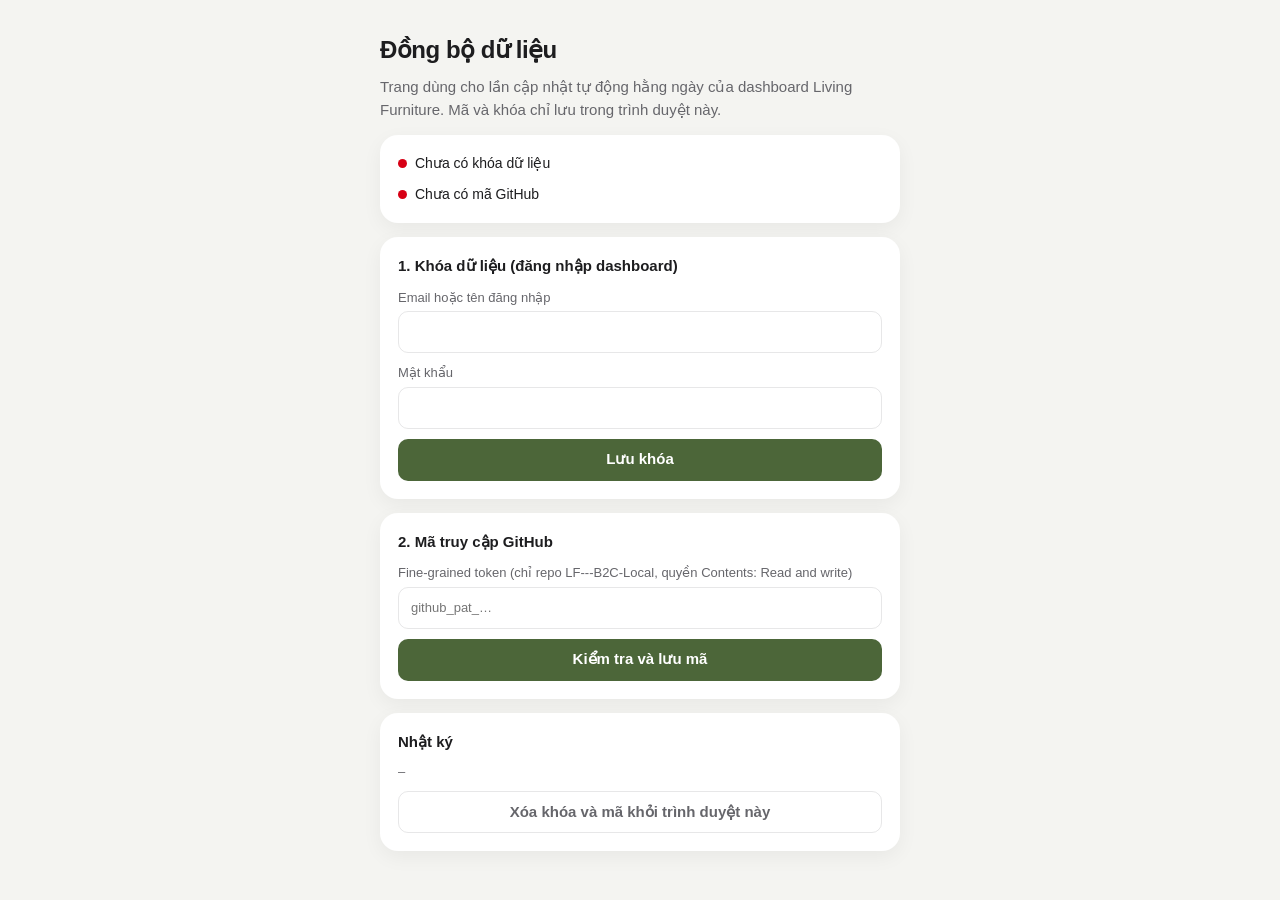
==== sync.html @ 02a5d02d "sync.html + data-tool: multi-shop (nikon) keys and files Co-Authored-By: Claude Opus 5.5 <noreply@an" ====
<!doctype html>
<html lang="vi">
<head>
<meta charset="utf-8">
<meta name="viewport" content="width=device-width,initial-scale=1">
<meta name="robots" content="noindex,nofollow">
<title>LF Sync</title>
<link rel="icon" href="assets/favicon.png">
<style>
:root{--bg:#f4f4f1;--card:#fff;--fg:#1d1d1f;--fg2:#66666b;--sep:rgba(60,60,67,.12);--brand:#4c6639;--ok:#248a3d;--bad:#d70015;color-scheme:light}
@media (prefers-color-scheme:dark){:root{--bg:#000;--card:#1c1c1e;--fg:#f5f5f7;--fg2:#a1a1a6;--sep:rgba(84,84,88,.6);--brand:#8db36f;--ok:#30d158;--bad:#ff453a;color-scheme:dark}}
*{box-sizing:border-box}body{margin:0;background:var(--bg);color:var(--fg);font:15px/1.5 -apple-system,BlinkMacSystemFont,"SF Pro Text","Inter","Segoe UI",Roboto,sans-serif;padding:32px max(16px,env(safe-area-inset-right)) 32px max(16px,env(safe-area-inset-left))}
main{max-width:520px;margin:0 auto;display:grid;gap:14px}
h1{font-size:24px;margin:0;letter-spacing:-.02em}.sub{color:var(--fg2);margin:-6px 0 0}
.card{background:var(--card);border-radius:18px;padding:18px;display:grid;gap:10px;box-shadow:0 6px 20px rgba(0,0,0,.05)}
h2{font-size:15px;margin:0}label{display:grid;gap:4px;font-size:13px;color:var(--fg2)}
input{height:42px;border-radius:10px;border:1px solid var(--sep);background:transparent;color:var(--fg);padding:0 12px;font:inherit;width:100%}
button{height:42px;border:0;border-radius:10px;background:var(--brand);color:#fff;font:inherit;font-weight:600;cursor:pointer}
button.ghost{background:transparent;color:var(--fg2);border:1px solid var(--sep)}
.st{display:flex;gap:8px;align-items:center;font-size:14px}.dot{width:9px;height:9px;border-radius:50%;background:var(--bad);flex:none}.dot.on{background:var(--ok)}
.note{font-size:12.5px;color:var(--fg2);margin:0}#log{font:12px/1.5 ui-monospace,Menlo,monospace;white-space:pre-wrap;color:var(--fg2);margin:0;overflow-wrap:anywhere}
</style>
</head>
<body>
<main>
  <h1>Đồng bộ dữ liệu</h1>
  <p class="sub">Trang dùng cho lần cập nhật tự động hằng ngày của dashboard Living Furniture. Mã và khóa chỉ lưu trong trình duyệt này.</p>
  <section class="card">
    <div class="st"><span class="dot" id="dKey"></span><span id="sKey">Chưa có khóa dữ liệu</span></div>
    <div class="st"><span class="dot" id="dTok"></span><span id="sTok">Chưa có mã GitHub</span></div>
  </section>
  <form class="card" id="fKey">
    <h2>1. Khóa dữ liệu (đăng nhập dashboard)</h2>
    <label>Email hoặc tên đăng nhập<input id="email" type="text" autocomplete="username" autocapitalize="none" required></label>
    <label>Mật khẩu<input id="pass" type="password" autocomplete="current-password" required></label>
    <button>Lưu khóa</button>
  </form>
  <form class="card" id="fTok">
    <h2>2. Mã truy cập GitHub</h2>
    <label>Fine-grained token (chỉ repo LF---B2C-Local, quyền Contents: Read and write)<input id="tok" type="password" autocomplete="off" required placeholder="github_pat_…"></label>
    <button>Kiểm tra và lưu mã</button>
  </form>
  <section class="card"><h2>Nhật ký</h2><pre id="log">—</pre><button class="ghost" id="forget" type="button">Xóa khóa và mã khỏi trình duyệt này</button></section>
</main>
<script>
(() => {
'use strict';
const REPO = 'khoimr11/LF---B2C-Local', FILES = { lf: 'data/data.enc.json', nikon: 'data/nikon.enc.json' }, api = shop => 'https://api.github.com/repos/' + REPO + '/contents/' + FILES[shop];
const KN = shop => shop === 'lf' ? 'lf-key' : 'lf-key-' + shop;
const $ = s => document.querySelector(s);
const ls = { get: k => { try { return localStorage.getItem(k) || sessionStorage.getItem(k); } catch (e) { return null; } }, set: (k, v) => { try { localStorage.setItem(k, v); } catch (e) {} }, del: k => { try { localStorage.removeItem(k); sessionStorage.removeItem(k); } catch (e) {} } };
const b64d = s => Uint8Array.from(atob(s), c => c.charCodeAt(0));
const b64e = u => { let s = ''; for (let i = 0; i < u.length; i += 0x8000) s += String.fromCharCode.apply(null, u.subarray(i, i + 0x8000)); return btoa(s); };
const log = m => { const el = $('#log'); el.textContent = (el.textContent === '—' ? '' : el.textContent + '\n') + new Date().toLocaleTimeString('vi-VN') + '  ' + m; };
const tokH = () => ({ Authorization: 'Bearer ' + ls.get('lf-gh'), Accept: 'application/vnd.github+json', 'X-GitHub-Api-Version': '2022-11-28' });
function refresh() {
  const k = !!ls.get('lf-key'), t = !!ls.get('lf-gh');
  $('#dKey').classList.toggle('on', k); $('#sKey').textContent = k ? 'Đã có khóa dữ liệu' : 'Chưa có khóa dữ liệu';
  $('#dTok').classList.toggle('on', t); $('#sTok').textContent = t ? 'Đã có mã GitHub' : 'Chưa có mã GitHub';
}
async function getFile(shop) {
  const r = await fetch(api(shop) + '?ref=main&t=' + Date.now(), { headers: tokH(), cache: 'no-store' });
  if (!r.ok) throw new Error('GitHub đọc file lỗi ' + r.status);
  const j = await r.json(); return { sha: j.sha, file: JSON.parse(new TextDecoder().decode(b64d(j.content.replace(/\n/g, '')))) };
}
const aes = raw => crypto.subtle.importKey('raw', raw, 'AES-GCM', false, ['encrypt', 'decrypt']);
async function decrypt(file, raw) { return JSON.parse(new TextDecoder().decode(await crypto.subtle.decrypt({ name: 'AES-GCM', iv: b64d(file.iv) }, await aes(raw), b64d(file.ct)))); }
async function encrypt(obj, raw, file) {
  const iv = crypto.getRandomValues(new Uint8Array(12));
  const ct = new Uint8Array(await crypto.subtle.encrypt({ name: 'AES-GCM', iv }, await aes(raw), new TextEncoder().encode(JSON.stringify(obj))));
  return { v: 1, kdf: file.kdf, iter: file.iter, salt: file.salt, iv: b64e(iv), ct: b64e(ct), updated: new Date().toISOString() };
}
// same rules as scripts/data-tool.mjs merge
function merge(data, add) {
  const bySn = new Map(data.orders.map(r => [r[0], r])); let added = 0, updated = 0;
  for (const r of add.orders || []) { const old = bySn.get(r[0]); if (!old) { bySn.set(r[0], r); added++; continue; }
    const m = r.slice(); for (let i = 11; i < Math.max(m.length, old.length); i++) if (m[i] === null || m[i] === undefined) m[i] = old[i] ?? null; bySn.set(r[0], m); updated++; }
  data.orders = [...bySn.values()].sort((a, b) => b[1] - a[1]);
  const byDay = new Map((data.ads || []).map(r => [r[0], r])); for (const r of add.ads || []) byDay.set(r[0], r); data.ads = [...byDay.values()].sort((a, b) => a[0] - b[0]);
  if (add.products && add.products.length) data.products = add.products;
  if (add.reviews && add.reviews.length) { const rk = r => r[4] + '|' + r[0], m = new Map((data.reviews || []).map(r => [rk(r), r])); for (const r of add.reviews) m.set(rk(r), r); data.reviews = [...m.values()].sort((a, b) => b[0] - a[0]); }
  if (add.promo) { const P = data.promo || (data.promo = { fs: [], disc: [], vch: [], kpi: [] });
    for (const k of ['fs', 'disc', 'vch']) { const m = new Map((P[k] || []).map(r => [r[0], r])); (add.promo[k] || []).forEach(r => m.set(r[0], r)); P[k] = [...m.values()].sort((a, b) => b[k === 'fs' ? 1 : 3] - a[k === 'fs' ? 1 : 3]); }
    const km = new Map((P.kpi || []).map(r => [r[0] + '|' + r[2], r])); (add.promo.kpi || []).forEach(r => km.set(r[0] + '|' + r[2], r)); P.kpi = [...km.values()].sort((a, b) => a[2] - b[2]); }
  if (add.ledger && add.ledger.length) { const from = Math.min(...add.ledger.map(r => r[0])); data.ledger = (data.ledger || []).filter(r => r[0] < from).concat(add.ledger).sort((a, b) => a[0] - b[0]); }
  data.meta = { ...(data.meta || {}), at: Math.floor(Date.now() / 1000) };
  return { added, updated };
}
let buf = [];
window.LFSYNC = {
  ready(shop = 'lf') { return JSON.stringify({ shop, key: !!ls.get(KN(shop)), token: !!ls.get('lf-gh') }); },
  reset() { buf = []; return 'ok'; },
  add(s) { buf.push(String(s)); return buf.length + ' parts, ' + buf.join('').length + ' chars'; },
  async publish(shop = 'lf') {
    if (!FILES[shop]) throw new Error('Shop không hợp lệ: ' + shop);
    if (!ls.get(KN(shop)) || !ls.get('lf-gh')) throw new Error('Thiếu khóa dữ liệu hoặc mã GitHub: mở trang sync.html để thiết lập');
    let add; try { add = JSON.parse(buf.join('')); } catch (e) { throw new Error('Gói dữ liệu ghép lại không phải JSON hợp lệ: ' + e.message); }
    const raw = b64d(ls.get(KN(shop))), { sha, file } = await getFile(shop), data = await decrypt(file, raw), res = merge(data, add);
    const enc = await encrypt(data, raw, file), d = new Date(Date.now() + 7 * 3600e3);
    const msg = 'data: ' + (shop === 'lf' ? 'Shopee' : shop + ' Shopee') + ' sync ' + d.toISOString().slice(0, 16).replace('T', ' ') + ' GMT+7';
    const r = await fetch(api(shop), { method: 'PUT', headers: { ...tokH(), 'Content-Type': 'application/json' }, body: JSON.stringify({ message: msg, content: b64e(new TextEncoder().encode(JSON.stringify(enc))), sha, branch: 'main' }) });
    if (!r.ok) throw new Error('GitHub ghi file lỗi ' + r.status + ' ' + (await r.text()).slice(0, 160));
    const commit = (await r.json()).commit.sha.slice(0, 7);
    const ok = data.orders.filter(o => !/hủy/i.test(o[3])), y = Math.floor((Date.now() / 1000 + 7 * 3600) / 86400) - 1;
    const yNmv = ok.filter(o => Math.floor((o[1] + 7 * 3600) / 86400) === y).reduce((s, o) => s + o[5], 0);
    buf = []; const out = { commit, ...res, orders: data.orders.length, valid: ok.length, nmvYesterday: yNmv };
    log('Đã đồng bộ ' + JSON.stringify(out)); return JSON.stringify(out);
  }
};
$('#fKey').addEventListener('submit', async e => {
  e.preventDefault();
  const user = $('#email').value.trim().toLowerCase(), pass = $('#pass').value;
  const derive = async (salt, iter) => { const base = await crypto.subtle.importKey('raw', new TextEncoder().encode(user + '\n' + pass), 'PBKDF2', false, ['deriveBits']); return new Uint8Array(await crypto.subtle.deriveBits({ name: 'PBKDF2', hash: 'SHA-256', salt: b64d(salt), iterations: iter || 250000 }, base, 256)); };
  try {
    let shops = null;
    try { const kr = await (await fetch('data/keyring.json?t=' + Date.now(), { cache: 'no-store' })).json(); shops = await Promise.any(kr.users.map(async u => (await decrypt(u, await derive(u.salt, u.iter))).shops)); }
    catch (x) { const f = await (await fetch('data/data.enc.json?t=' + Date.now(), { cache: 'no-store' })).json(); const raw = await derive(f.salt, f.iter); await decrypt(f, raw); shops = { lf: b64e(raw) }; }
    Object.entries(shops).forEach(([k, v]) => ls.set(KN(k), v)); $('#pass').value = ''; log('Đã lưu khóa dữ liệu: ' + Object.keys(shops).join(', '));
  } catch (x) { log('Tài khoản hoặc mật khẩu không đúng'); }
  refresh();
});
$('#fTok').addEventListener('submit', async e => {
  e.preventDefault(); const t = $('#tok').value.trim(); if (!/^(github_pat_|ghp_)/.test(t)) { log('Mã phải bắt đầu bằng github_pat_ — kiểm tra lại đã copy đúng chưa'); return; }
  try {
    const r = await fetch('https://api.github.com/repos/' + REPO, { headers: { Authorization: 'Bearer ' + t, Accept: 'application/vnd.github+json' } });
    const j = await r.json(); if (!r.ok) throw new Error(r.status);
    ls.set('lf-gh', t); $('#tok').value = ''; log('Mã GitHub hợp lệ, đã lưu');
  } catch (x) { log('Mã GitHub không dùng được cho repo ' + REPO + ' (' + x.message + ')'); }
  refresh();
});
$('#forget').addEventListener('click', () => { ls.del('lf-key'); ls.del('lf-key-nikon'); ls.del('lf-gh'); log('Đã xóa khóa và mã'); refresh(); });
refresh();
})();
</script>
</body>
</html>
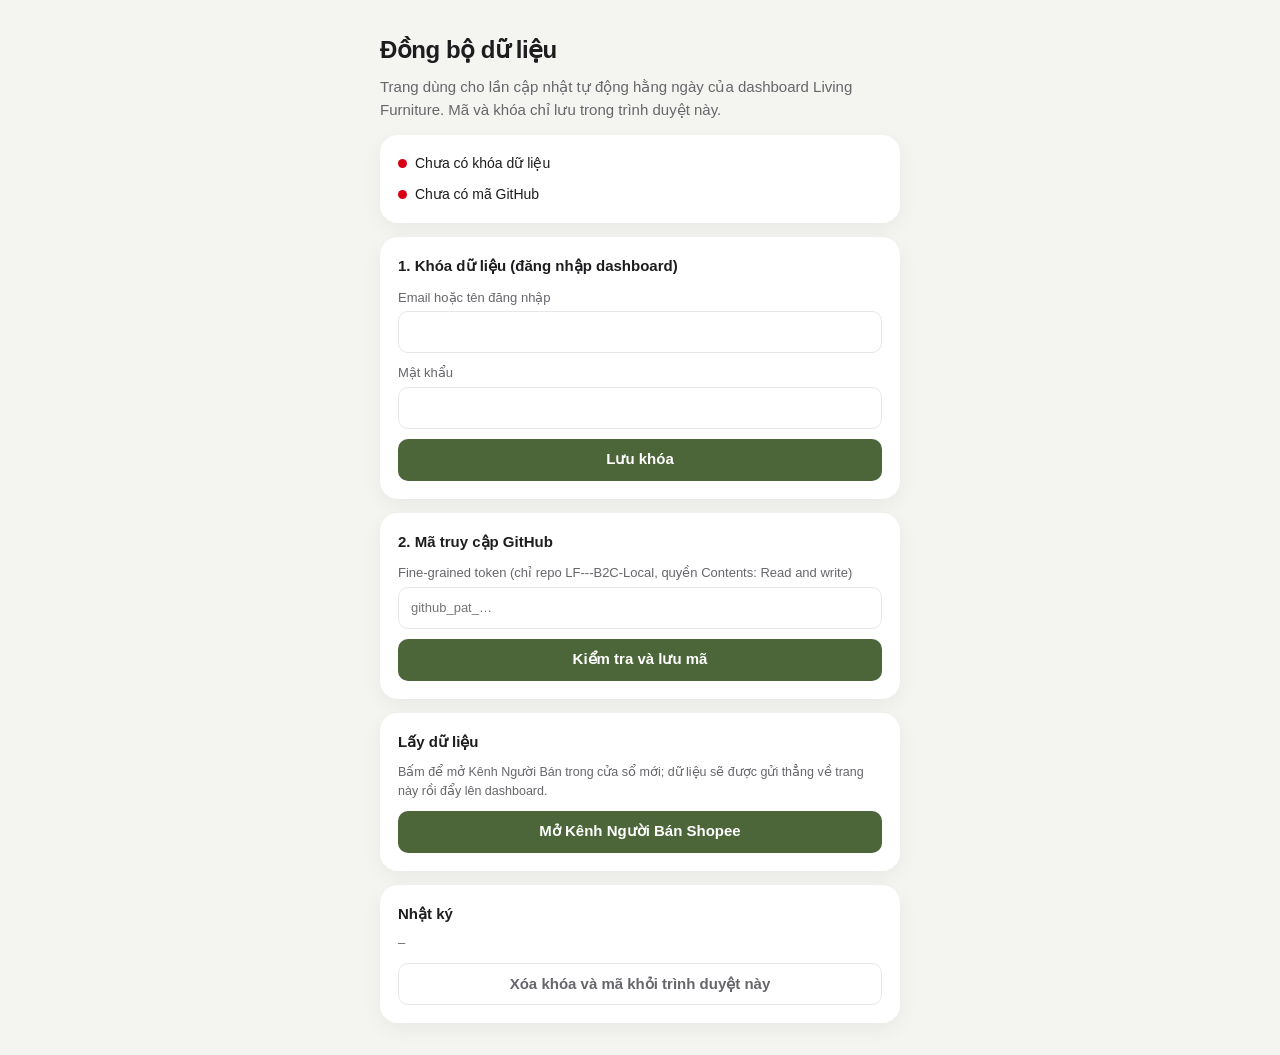
==== commit 43bbd037: "Sync without Claude in the middle: sync.html opens Seller Centre and receives the pack by postMessag" ====
--- a/sync.html
+++ b/sync.html
@@ -40,6 +40,7 @@
     <label>Fine-grained token (chỉ repo LF---B2C-Local, quyền Contents: Read and write)<input id="tok" type="password" autocomplete="off" required placeholder="github_pat_…"></label>
     <button>Kiểm tra và lưu mã</button>
   </form>
+  <section class="card"><h2>Lấy dữ liệu</h2><p class="note">Bấm để mở Kênh Người Bán trong cửa sổ mới; dữ liệu sẽ được gửi thẳng về trang này rồi đẩy lên dashboard.</p><button type="button" id="openShop">Mở Kênh Người Bán Shopee</button></section>
   <section class="card"><h2>Nhật ký</h2><pre id="log">—</pre><button class="ghost" id="forget" type="button">Xóa khóa và mã khỏi trình duyệt này</button></section>
 </main>
 <script>
@@ -82,14 +83,21 @@
   if (add.promo) { const P = data.promo || (data.promo = { fs: [], disc: [], vch: [], kpi: [] });
     for (const k of ['fs', 'disc', 'vch']) { const m = new Map((P[k] || []).map(r => [r[0], r])); (add.promo[k] || []).forEach(r => m.set(r[0], r)); P[k] = [...m.values()].sort((a, b) => b[k === 'fs' ? 1 : 3] - a[k === 'fs' ? 1 : 3]); }
     const km = new Map((P.kpi || []).map(r => [r[0] + '|' + r[2], r])); (add.promo.kpi || []).forEach(r => km.set(r[0] + '|' + r[2], r)); P.kpi = [...km.values()].sort((a, b) => a[2] - b[2]); }
+  if (add.catalog && add.catalog.length) data.catalog = add.catalog;
   if (add.ledger && add.ledger.length) { const from = Math.min(...add.ledger.map(r => r[0])); data.ledger = (data.ledger || []).filter(r => r[0] < from).concat(add.ledger).sort((a, b) => a[0] - b[0]); }
   data.meta = { ...(data.meta || {}), at: Math.floor(Date.now() / 1000) };
   return { added, updated };
 }
-let buf = [];
+let buf = [], shopWin = null, got = null;
+// nhận gói dữ liệu từ tab Shopee do chính trang này mở (postMessage, chỉ chấp nhận đúng cửa sổ và đúng origin)
+addEventListener('message', e => {
+  if (e.source !== shopWin || e.origin !== 'https://banhang.shopee.vn' || !e.data || e.data.type !== 'lfsync-pack') return;
+  buf = [String(e.data.json)]; got = { chars: buf[0].length, at: Date.now() }; log('Đã nhận dữ liệu từ Shopee: ' + got.chars + ' ký tự');
+});
 window.LFSYNC = {
   ready(shop = 'lf') { return JSON.stringify({ shop, key: !!ls.get(KN(shop)), token: !!ls.get('lf-gh') }); },
-  reset() { buf = []; return 'ok'; },
+  reset() { buf = []; got = null; return 'ok'; },
+  received() { return JSON.stringify(got); },
   add(s) { buf.push(String(s)); return buf.length + ' parts, ' + buf.join('').length + ' chars'; },
   async publish(shop = 'lf') {
     if (!FILES[shop]) throw new Error('Shop không hợp lệ: ' + shop);
@@ -128,6 +136,7 @@
   } catch (x) { log('Mã GitHub không dùng được cho repo ' + REPO + ' (' + x.message + ')'); }
   refresh();
 });
+$('#openShop').addEventListener('click', () => { shopWin = window.open('https://banhang.shopee.vn/portal/sale/order', 'lfshop'); log(shopWin ? 'Đã mở Kênh Người Bán' : 'Trình duyệt chặn cửa sổ mới'); });
 $('#forget').addEventListener('click', () => { ls.del('lf-key'); ls.del('lf-key-nikon'); ls.del('lf-gh'); log('Đã xóa khóa và mã'); refresh(); });
 refresh();
 })();
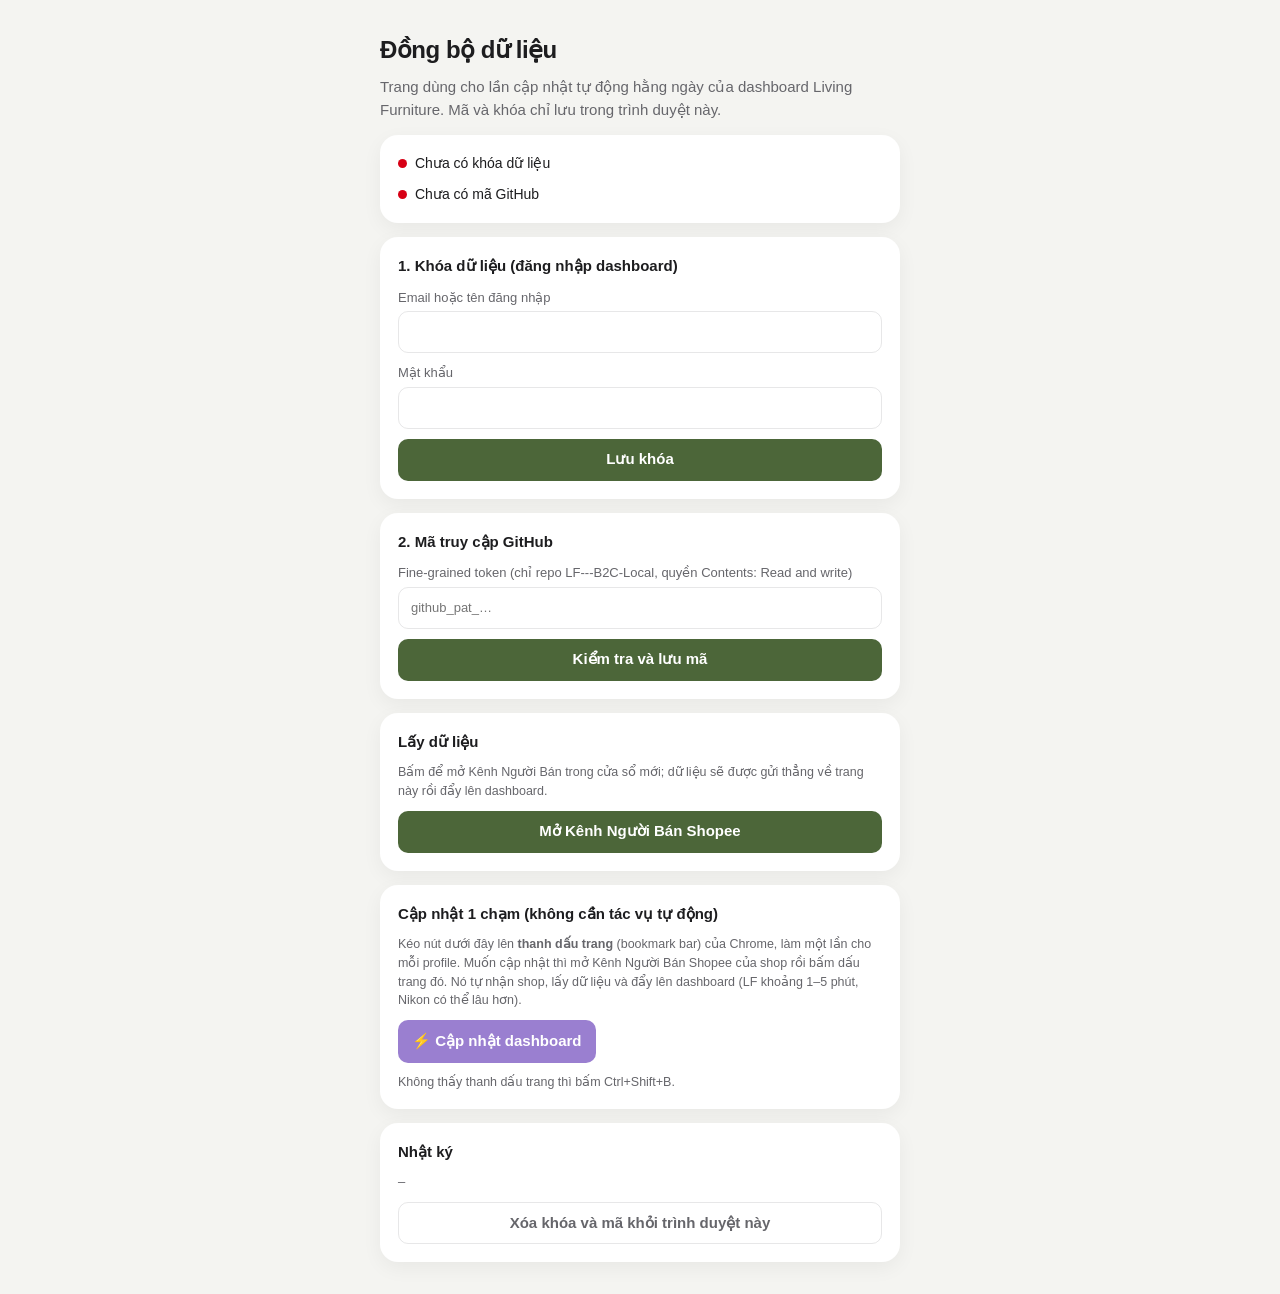
==== commit e8559374: "One-click sync bookmarklet: autorun.js + auto-publish in sync.html Co-Authored-By: Claude Opus 5.5 <" ====
--- a/sync.html
+++ b/sync.html
@@ -41,6 +41,10 @@
     <button>Kiểm tra và lưu mã</button>
   </form>
   <section class="card"><h2>Lấy dữ liệu</h2><p class="note">Bấm để mở Kênh Người Bán trong cửa sổ mới; dữ liệu sẽ được gửi thẳng về trang này rồi đẩy lên dashboard.</p><button type="button" id="openShop">Mở Kênh Người Bán Shopee</button></section>
+  <section class="card"><h2>Cập nhật 1 chạm (không cần tác vụ tự động)</h2>
+    <p class="note">Kéo nút dưới đây lên <b>thanh dấu trang</b> (bookmark bar) của Chrome, làm một lần cho mỗi profile. Muốn cập nhật thì mở Kênh Người Bán Shopee của shop rồi bấm dấu trang đó. Nó tự nhận shop, lấy dữ liệu và đẩy lên dashboard (LF khoảng 1–5 phút, Nikon có thể lâu hơn).</p>
+    <a id="bm" style="display:inline-block;padding:10px 14px;border-radius:10px;background:#9a7fd0;color:#fff;font-weight:600;text-decoration:none;cursor:grab;width:max-content" href="javascript:(()=>{fetch('https://raw.githubusercontent.com/khoimr11/LF---B2C-Local/main/scripts/autorun.js?t='+Date.now()).then(r=>r.text()).then(t=>(0,eval)(t)).catch(e=>alert('Cập nhật dashboard: '+e))})()">⚡ Cập nhật dashboard</a>
+    <p class="note">Không thấy thanh dấu trang thì bấm Ctrl+Shift+B.</p></section>
   <section class="card"><h2>Nhật ký</h2><pre id="log">—</pre><button class="ghost" id="forget" type="button">Xóa khóa và mã khỏi trình duyệt này</button></section>
 </main>
 <script>
@@ -79,6 +83,9 @@
   data.orders = [...bySn.values()].sort((a, b) => b[1] - a[1]);
   const byDay = new Map((data.ads || []).map(r => [r[0], r])); for (const r of add.ads || []) byDay.set(r[0], r); data.ads = [...byDay.values()].sort((a, b) => a[0] - b[0]);
   if (add.products && add.products.length) data.products = add.products;
+  if (add.vlMonths && Object.keys(add.vlMonths).length) data.vlMonths = Object.assign(data.vlMonths || {}, add.vlMonths);
+  for (const key of ['videoDaily', 'liveDaily']) if (add[key] && add[key].length) { const m = new Map((data[key] || []).map(r => [r[0], r])); add[key].forEach(r => m.set(r[0], r)); data[key] = [...m.values()].sort((x, y) => x[0] - y[0]); }
+  if (add.videos && add.videos.length) { data.videos = add.videos; data.videosAt = add.videosAt || Math.floor(Date.now() / 1000); }
   if (add.reviews && add.reviews.length) { const rk = r => r[4] + '|' + r[0], m = new Map((data.reviews || []).map(r => [rk(r), r])); for (const r of add.reviews) m.set(rk(r), r); data.reviews = [...m.values()].sort((a, b) => b[0] - a[0]); }
   if (add.promo) { const P = data.promo || (data.promo = { fs: [], disc: [], vch: [], kpi: [] });
     for (const k of ['fs', 'disc', 'vch']) { const m = new Map((P[k] || []).map(r => [r[0], r])); (add.promo[k] || []).forEach(r => m.set(r[0], r)); P[k] = [...m.values()].sort((a, b) => b[k === 'fs' ? 1 : 3] - a[k === 'fs' ? 1 : 3]); }
@@ -90,9 +97,22 @@
 }
 let buf = [], shopWin = null, got = null;
 // nhận gói dữ liệu từ tab Shopee do chính trang này mở (postMessage, chỉ chấp nhận đúng cửa sổ và đúng origin)
-addEventListener('message', e => {
-  if (e.source !== shopWin || e.origin !== 'https://banhang.shopee.vn' || !e.data || e.data.type !== 'lfsync-pack') return;
+addEventListener('message', async e => {
+  if (e.origin !== 'https://banhang.shopee.vn' || !e.data || !e.source) return;
+  // chỉ nhận từ tab Shopee do trang này mở, hoặc tab Shopee đã mở trang này (bookmark 1 chạm)
+  if (e.source !== shopWin && e.source !== window.opener) return;
+  if (e.data.type === 'lfsync-ping') { e.source.postMessage({ type: 'lfsync-pong' }, e.origin); return; }
+  if (e.data.type !== 'lfsync-pack') return;
   buf = [String(e.data.json)]; got = { chars: buf[0].length, at: Date.now() }; log('Đã nhận dữ liệu từ Shopee: ' + got.chars + ' ký tự');
+  if (!e.data.auto) return;
+  // chế độ 1 chạm: tự nhận shop theo tên trong gói rồi đẩy lên
+  let shop = null, name = '';
+  try { name = JSON.parse(buf[0]).shopName || ''; shop = /living/i.test(name) ? 'lf' : /nikon/i.test(name) ? 'nikon' : null; } catch (x) {}
+  const reply = r => { try { e.source.postMessage({ type: 'lfsync-result', ...r }, e.origin); } catch (x) {} };
+  if (!shop) { log('Không nhận ra shop trong gói dữ liệu ("' + name + '")'); reply({ ok: false, msg: 'Không nhận ra shop "' + name + '"' }); return; }
+  log('Tự động đẩy lên dashboard: ' + shop);
+  try { const out = JSON.parse(await LFSYNC.publish(shop)); reply({ ok: true, shop, out }); }
+  catch (x) { log('Lỗi: ' + x.message); reply({ ok: false, msg: x.message }); }
 });
 window.LFSYNC = {
   ready(shop = 'lf') { return JSON.stringify({ shop, key: !!ls.get(KN(shop)), token: !!ls.get('lf-gh') }); },
@@ -103,7 +123,12 @@
     if (!FILES[shop]) throw new Error('Shop không hợp lệ: ' + shop);
     if (!ls.get(KN(shop)) || !ls.get('lf-gh')) throw new Error('Thiếu khóa dữ liệu hoặc mã GitHub: mở trang sync.html để thiết lập');
     let add; try { add = JSON.parse(buf.join('')); } catch (e) { throw new Error('Gói dữ liệu ghép lại không phải JSON hợp lệ: ' + e.message); }
-    const raw = b64d(ls.get(KN(shop))), { sha, file } = await getFile(shop), data = await decrypt(file, raw), res = merge(data, add);
+    const raw = b64d(ls.get(KN(shop))), { sha, file } = await getFile(shop), data = await decrypt(file, raw);
+    // Chặn đẩy nhầm shop: gói phải đúng tên shop (nếu có), và đơn trong gói phải trùng một phần với dữ liệu đang có
+    const SHOP_RE = { lf: /living/i, nikon: /nikon/i };
+    if (add.shopName && SHOP_RE[shop] && !SHOP_RE[shop].test(add.shopName)) throw new Error('Gói dữ liệu là của shop "' + add.shopName + '", không phải ' + shop + ' — dừng để không ghi nhầm');
+    if ((add.orders || []).length >= 5 && (data.orders || []).length >= 20) { const have = new Set(data.orders.map(r => r[0])); if (!add.orders.some(r => have.has(r[0]))) throw new Error('Không có đơn nào trùng với dữ liệu ' + shop + ' hiện có — có thể tab Shopee đang đăng nhập shop khác; dừng để không ghi nhầm'); }
+    const res = merge(data, add);
     const enc = await encrypt(data, raw, file), d = new Date(Date.now() + 7 * 3600e3);
     const msg = 'data: ' + (shop === 'lf' ? 'Shopee' : shop + ' Shopee') + ' sync ' + d.toISOString().slice(0, 16).replace('T', ' ') + ' GMT+7';
     const r = await fetch(api(shop), { method: 'PUT', headers: { ...tokH(), 'Content-Type': 'application/json' }, body: JSON.stringify({ message: msg, content: b64e(new TextEncoder().encode(JSON.stringify(enc))), sha, branch: 'main' }) });
